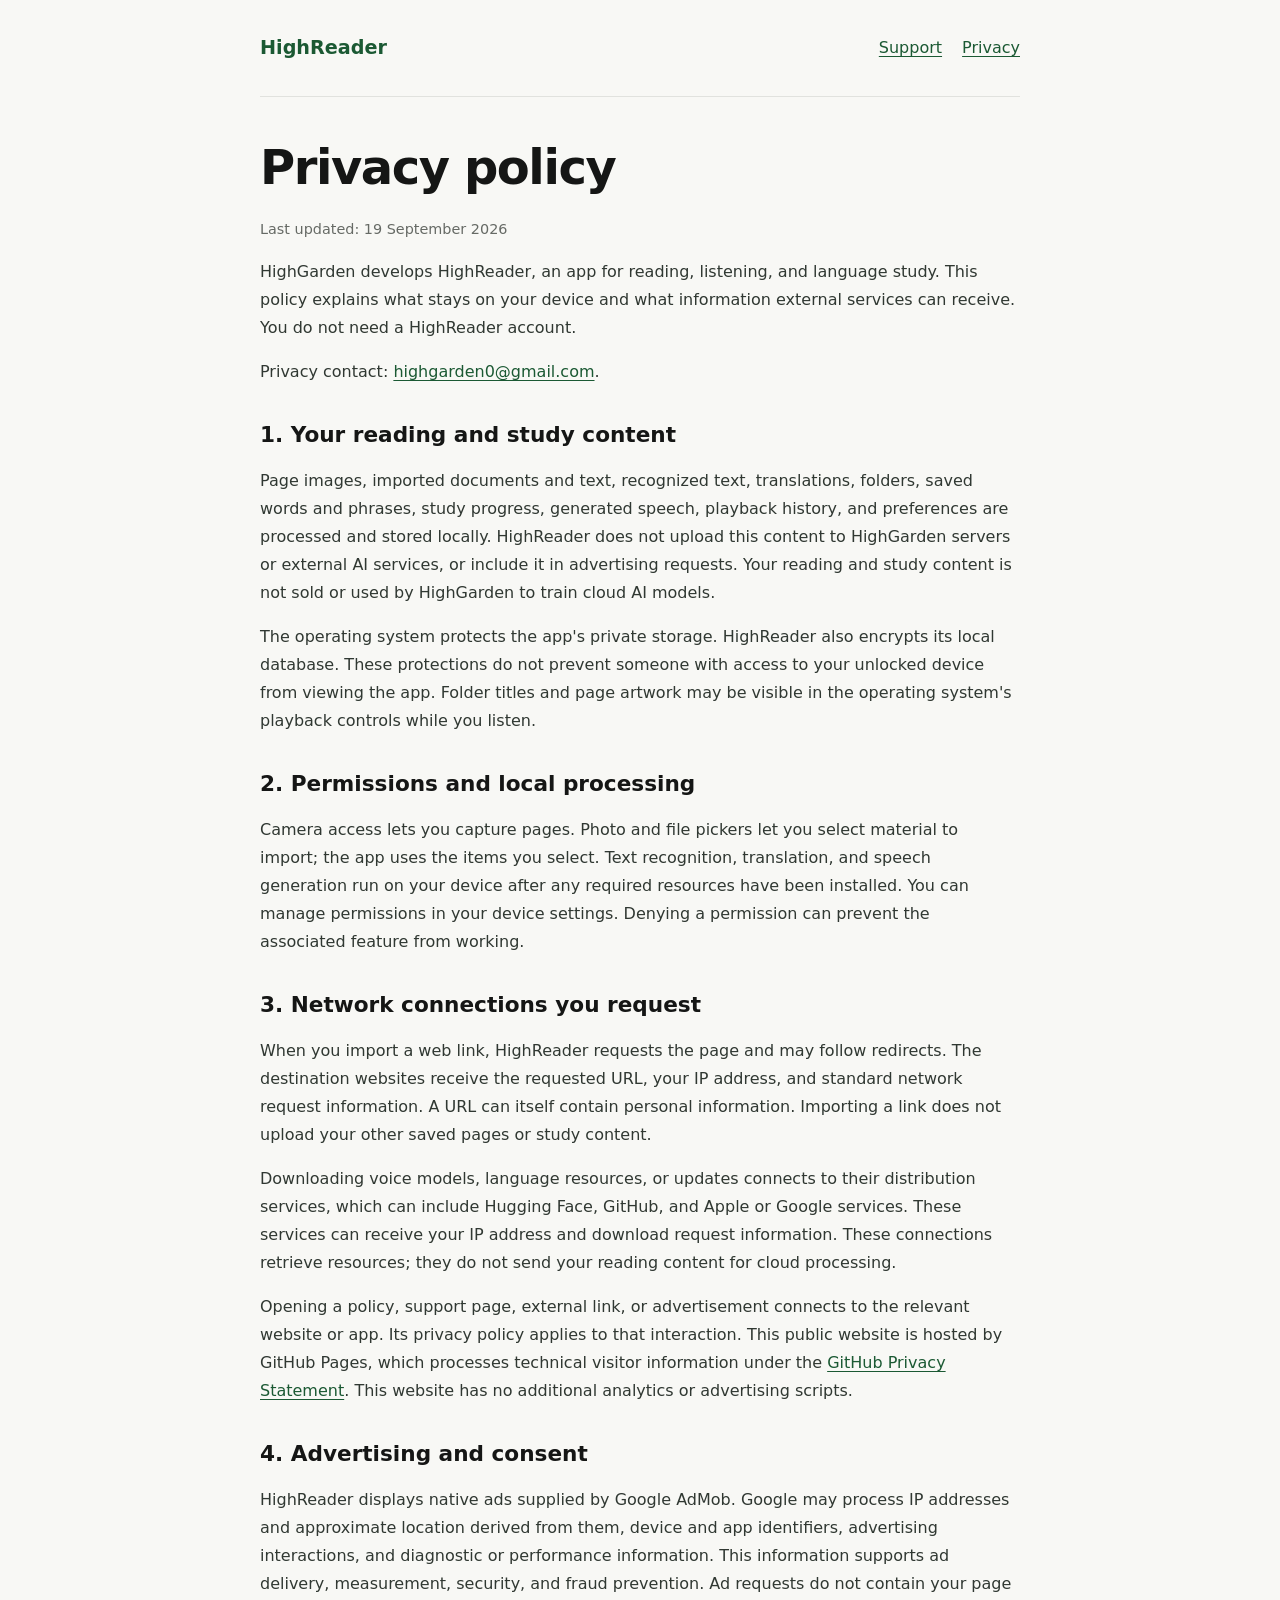
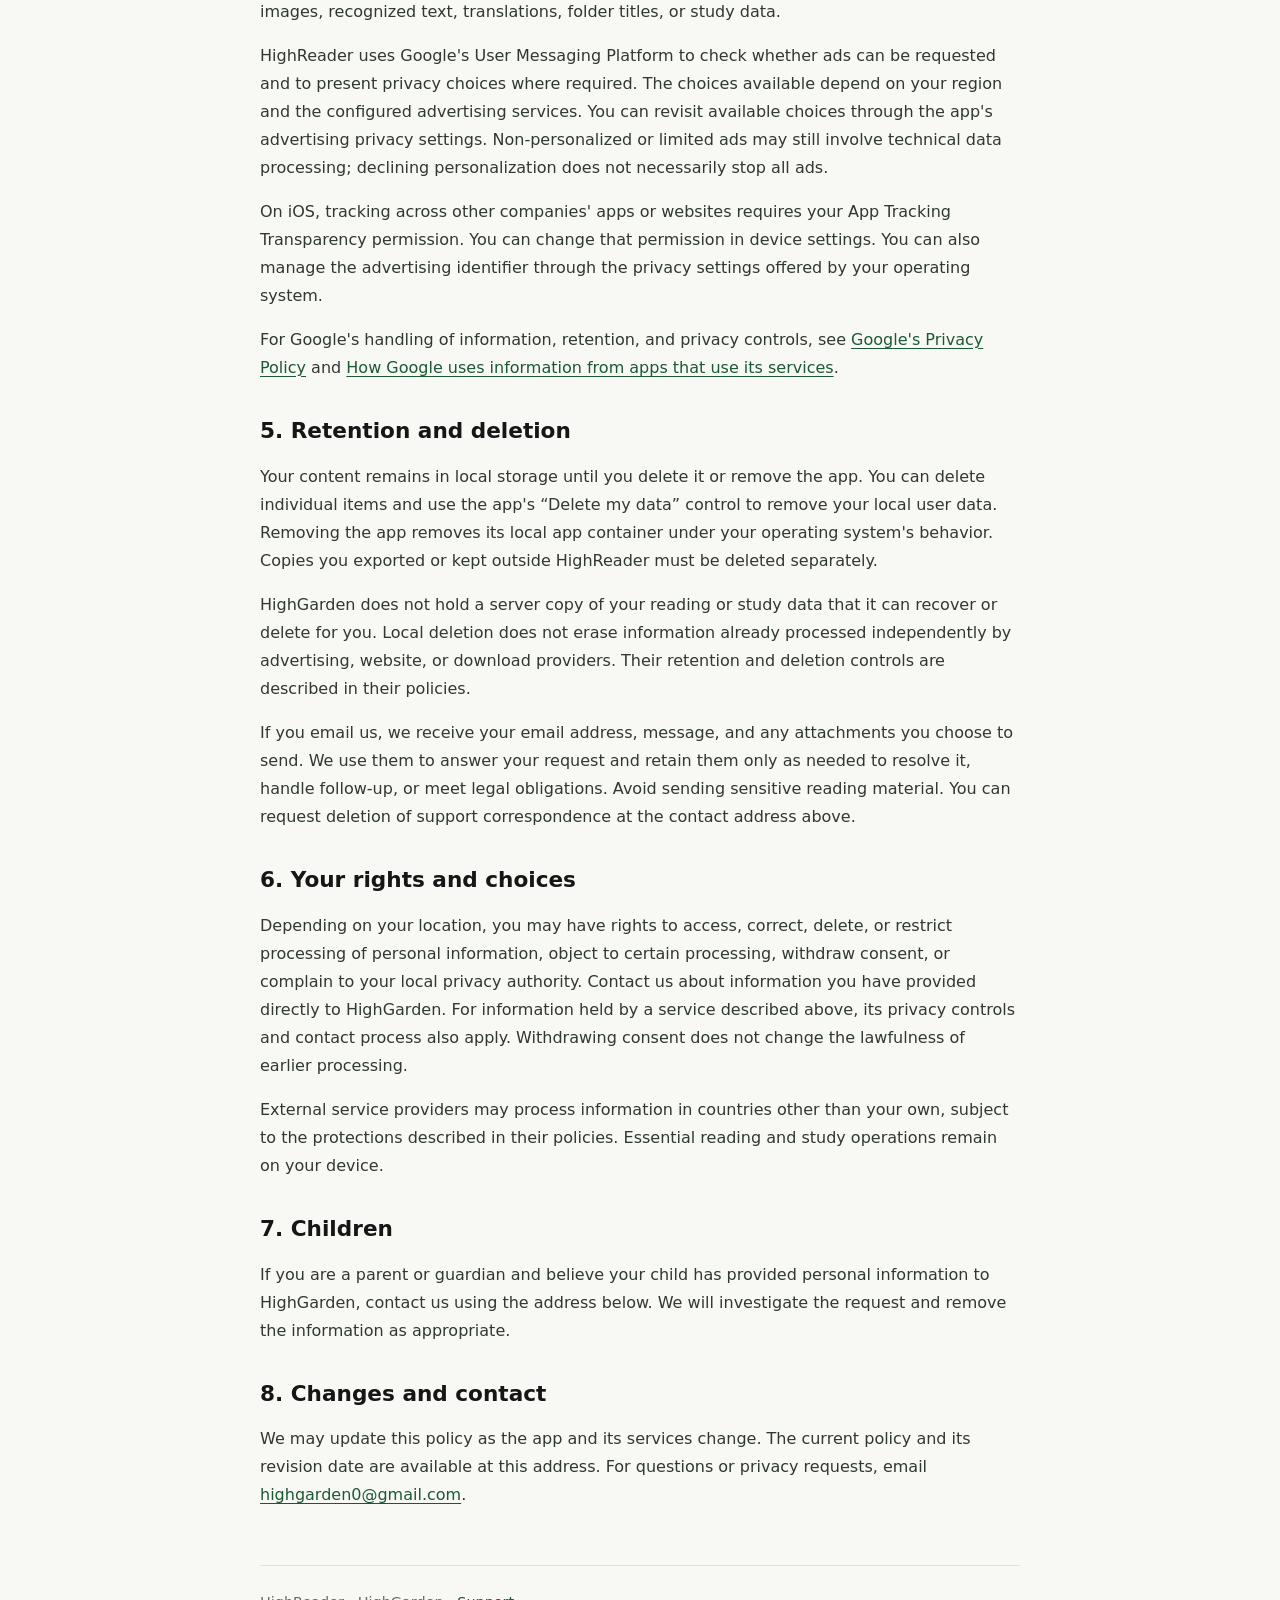
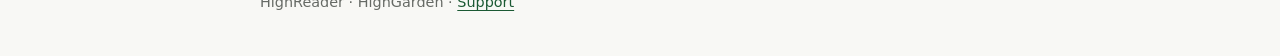
==== privacy.html @ 519a0b44 "Publish HighReader privacy and support site" ====
<!doctype html>
<html lang="en"><head><meta charset="utf-8"><meta name="viewport" content="width=device-width, initial-scale=1"><title>HighReader Privacy Policy</title><meta name="description" content="How HighReader handles local reading content, downloads, web imports, advertising, and your privacy choices."><link rel="canonical" href="https://highgarden.github.io/highreader-site/privacy.html"><link rel="stylesheet" href="./site.css"></head>
<body><a class="skip" href="#main">Skip to content</a><header><a class="brand" href="./index.html">HighReader</a><nav aria-label="Main navigation"><a href="./support.html">Support</a><a href="./privacy.html" aria-current="page">Privacy</a></nav></header>
<main id="main"><h1>Privacy policy</h1><p class="updated">Last updated: 19 September 2026</p><p>HighGarden develops HighReader, an app for reading, listening, and language study. This policy explains what stays on your device and what information external services can receive. You do not need a HighReader account.</p><p>Privacy contact: <a href="mailto:highgarden0@gmail.com">highgarden0@gmail.com</a>.</p>
<h2>1. Your reading and study content</h2><p>Page images, imported documents and text, recognized text, translations, folders, saved words and phrases, study progress, generated speech, playback history, and preferences are processed and stored locally. HighReader does not upload this content to HighGarden servers or external AI services, or include it in advertising requests. Your reading and study content is not sold or used by HighGarden to train cloud AI models.</p><p>The operating system protects the app's private storage. HighReader also encrypts its local database. These protections do not prevent someone with access to your unlocked device from viewing the app. Folder titles and page artwork may be visible in the operating system's playback controls while you listen.</p>
<h2>2. Permissions and local processing</h2><p>Camera access lets you capture pages. Photo and file pickers let you select material to import; the app uses the items you select. Text recognition, translation, and speech generation run on your device after any required resources have been installed. You can manage permissions in your device settings. Denying a permission can prevent the associated feature from working.</p>
<h2>3. Network connections you request</h2><p>When you import a web link, HighReader requests the page and may follow redirects. The destination websites receive the requested URL, your IP address, and standard network request information. A URL can itself contain personal information. Importing a link does not upload your other saved pages or study content.</p><p>Downloading voice models, language resources, or updates connects to their distribution services, which can include Hugging Face, GitHub, and Apple or Google services. These services can receive your IP address and download request information. These connections retrieve resources; they do not send your reading content for cloud processing.</p><p>Opening a policy, support page, external link, or advertisement connects to the relevant website or app. Its privacy policy applies to that interaction. This public website is hosted by GitHub Pages, which processes technical visitor information under the <a href="https://docs.github.com/en/site-policy/privacy-policies/github-general-privacy-statement">GitHub Privacy Statement</a>. This website has no additional analytics or advertising scripts.</p>
<h2>4. Advertising and consent</h2><p>HighReader displays native ads supplied by Google AdMob. Google may process IP addresses and approximate location derived from them, device and app identifiers, advertising interactions, and diagnostic or performance information. This information supports ad delivery, measurement, security, and fraud prevention. Ad requests do not contain your page images, recognized text, translations, folder titles, or study data.</p><p>HighReader uses Google's User Messaging Platform to check whether ads can be requested and to present privacy choices where required. The choices available depend on your region and the configured advertising services. You can revisit available choices through the app's advertising privacy settings. Non-personalized or limited ads may still involve technical data processing; declining personalization does not necessarily stop all ads.</p><p>On iOS, tracking across other companies' apps or websites requires your App Tracking Transparency permission. You can change that permission in device settings. You can also manage the advertising identifier through the privacy settings offered by your operating system.</p><p>For Google's handling of information, retention, and privacy controls, see <a href="https://policies.google.com/privacy">Google's Privacy Policy</a> and <a href="https://policies.google.com/technologies/partner-sites">How Google uses information from apps that use its services</a>.</p>
<h2>5. Retention and deletion</h2><p>Your content remains in local storage until you delete it or remove the app. You can delete individual items and use the app's “Delete my data” control to remove your local user data. Removing the app removes its local app container under your operating system's behavior. Copies you exported or kept outside HighReader must be deleted separately.</p><p>HighGarden does not hold a server copy of your reading or study data that it can recover or delete for you. Local deletion does not erase information already processed independently by advertising, website, or download providers. Their retention and deletion controls are described in their policies.</p><p>If you email us, we receive your email address, message, and any attachments you choose to send. We use them to answer your request and retain them only as needed to resolve it, handle follow-up, or meet legal obligations. Avoid sending sensitive reading material. You can request deletion of support correspondence at the contact address above.</p>
<h2>6. Your rights and choices</h2><p>Depending on your location, you may have rights to access, correct, delete, or restrict processing of personal information, object to certain processing, withdraw consent, or complain to your local privacy authority. Contact us about information you have provided directly to HighGarden. For information held by a service described above, its privacy controls and contact process also apply. Withdrawing consent does not change the lawfulness of earlier processing.</p><p>External service providers may process information in countries other than your own, subject to the protections described in their policies. Essential reading and study operations remain on your device.</p>
<h2>7. Children</h2><p>If you are a parent or guardian and believe your child has provided personal information to HighGarden, contact us using the address below. We will investigate the request and remove the information as appropriate.</p>
<h2>8. Changes and contact</h2><p>We may update this policy as the app and its services change. The current policy and its revision date are available at this address. For questions or privacy requests, email <a href="mailto:highgarden0@gmail.com">highgarden0@gmail.com</a>.</p></main><footer>HighReader · HighGarden · <a href="./support.html">Support</a></footer></body></html>
---- site.css ----
:root { color-scheme: light dark; --canvas:#f8f8f5; --surface:#fff; --ink:#151615; --body:#303832; --secondary:#666a65; --primary:#1b5933; --border:#e1e2de; --radius:8px; }
* { box-sizing:border-box; }
body { margin:0; background:var(--canvas); color:var(--body); font:1rem/1.75 system-ui,-apple-system,BlinkMacSystemFont,"Segoe UI",sans-serif; }
header,main,footer { width:min(100% - 40px,760px); margin-inline:auto; }
header { padding-block:24px; border-bottom:1px solid var(--border); display:flex; flex-wrap:wrap; gap:16px; justify-content:space-between; align-items:center; }
nav { display:flex; gap:20px; flex-wrap:wrap; }
a { color:var(--primary); text-underline-offset:3px; }
nav a { display:inline-block; padding-block:10px; }
a:focus-visible { outline:3px solid var(--primary); outline-offset:4px; border-radius:var(--radius); }
.brand { font-weight:750; text-decoration:none; font-size:1.2rem; }
main { padding-block:40px; overflow-wrap:anywhere; }
h1,h2 { color:var(--ink); line-height:1.25; }
h1 { font-size:clamp(2rem,6vw,3rem); letter-spacing:-.03em; margin-block:0 20px; }
h2 { font-size:1.35rem; margin-top:36px; }
p,ul { margin-block:16px; }
li { margin-block:8px; }
.updated,footer { color:var(--secondary); font-size:.9rem; }
.notice { padding:20px; border:1px solid var(--border); border-radius:var(--radius); background:var(--surface); }
footer { padding-block:24px 40px; border-top:1px solid var(--border); }
.skip { position:absolute; top:-100px; left:20px; background:var(--surface); padding:12px; }
.skip:focus { top:10px; }
@media(prefers-color-scheme:dark) { :root { --canvas:#111211; --surface:#1b1d1b; --ink:#f2f4f0; --body:#dde3dc; --secondary:#afb8ad; --primary:#91c29c; --border:#384038; } }
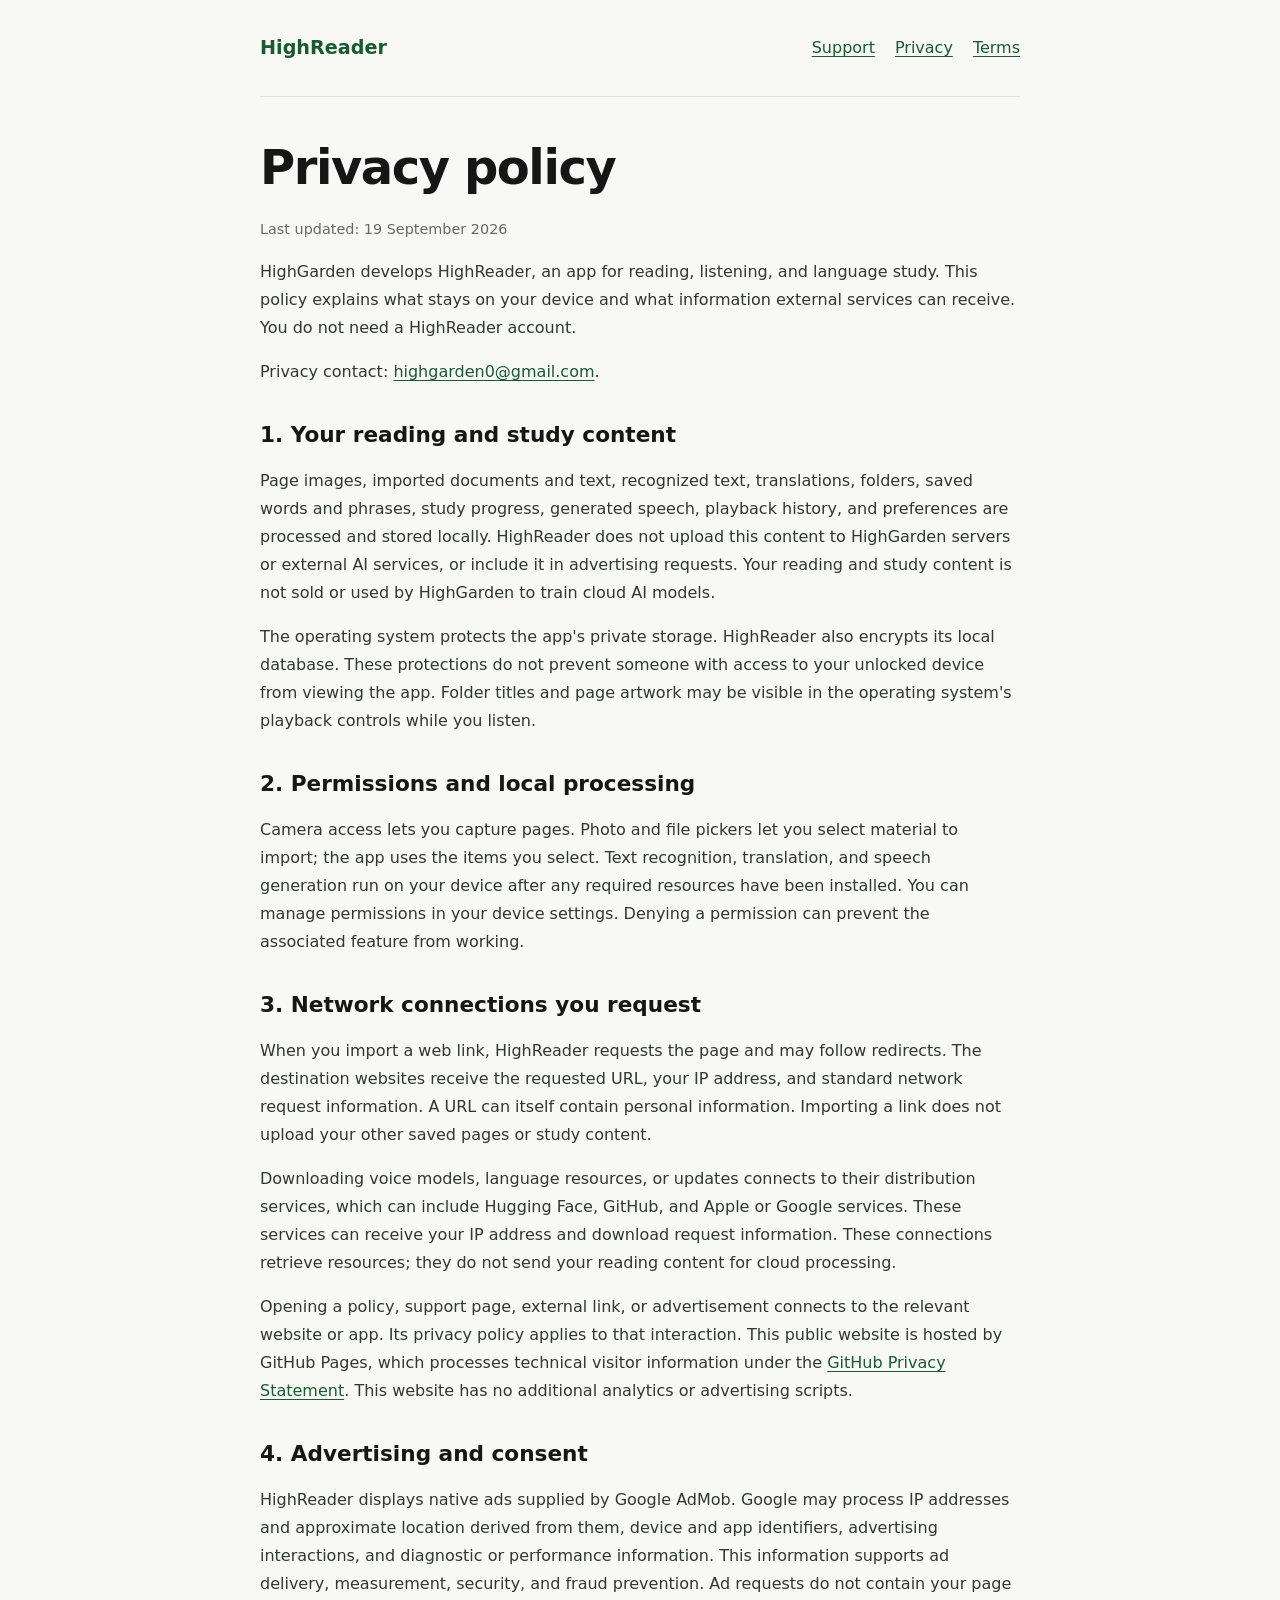
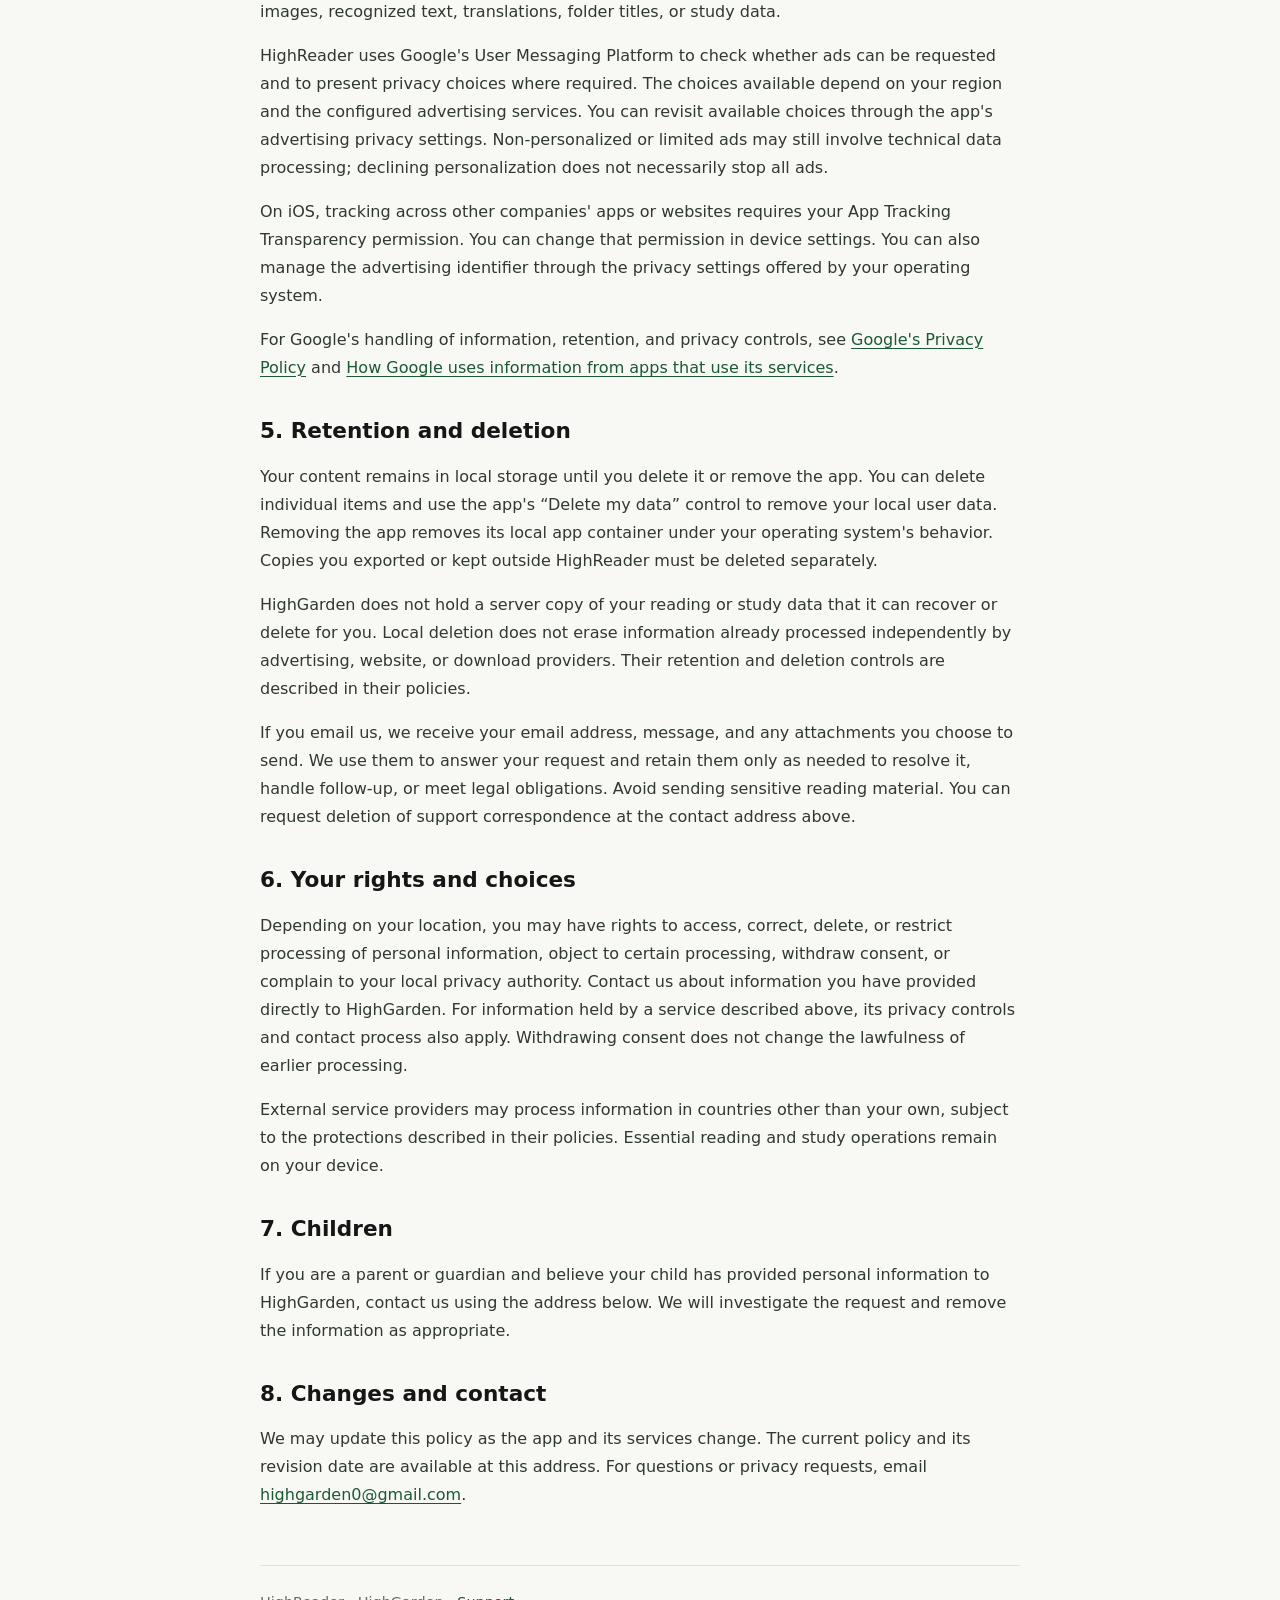
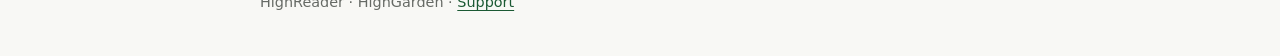
==== commit c5eecce0: "Publish HighReader privacy and support site" ====
--- a/privacy.html
+++ b/privacy.html
@@ -1,6 +1,6 @@
 <!doctype html>
-<html lang="en"><head><meta charset="utf-8"><meta name="viewport" content="width=device-width, initial-scale=1"><title>HighReader Privacy Policy</title><meta name="description" content="How HighReader handles local reading content, downloads, web imports, advertising, and your privacy choices."><link rel="canonical" href="https://highgarden.github.io/highreader-site/privacy.html"><link rel="stylesheet" href="./site.css"></head>
-<body><a class="skip" href="#main">Skip to content</a><header><a class="brand" href="./index.html">HighReader</a><nav aria-label="Main navigation"><a href="./support.html">Support</a><a href="./privacy.html" aria-current="page">Privacy</a></nav></header>
+<html lang="en"><head><meta charset="utf-8"><meta name="viewport" content="width=device-width, initial-scale=1"><title>HighReader Privacy Policy</title><meta name="description" content="How HighReader handles local reading content, downloads, web imports, advertising, and your privacy choices."><link rel="canonical" href="https://highreader.highgarden.app/privacy.html"><link rel="stylesheet" href="./site.css"></head>
+<body><a class="skip" href="#main">Skip to content</a><header><a class="brand" href="./index.html">HighReader</a><nav aria-label="Main navigation"><a href="./support.html">Support</a><a href="./privacy.html" aria-current="page">Privacy</a><a href="./terms.html">Terms</a></nav></header>
 <main id="main"><h1>Privacy policy</h1><p class="updated">Last updated: 19 September 2026</p><p>HighGarden develops HighReader, an app for reading, listening, and language study. This policy explains what stays on your device and what information external services can receive. You do not need a HighReader account.</p><p>Privacy contact: <a href="mailto:highgarden0@gmail.com">highgarden0@gmail.com</a>.</p>
 <h2>1. Your reading and study content</h2><p>Page images, imported documents and text, recognized text, translations, folders, saved words and phrases, study progress, generated speech, playback history, and preferences are processed and stored locally. HighReader does not upload this content to HighGarden servers or external AI services, or include it in advertising requests. Your reading and study content is not sold or used by HighGarden to train cloud AI models.</p><p>The operating system protects the app's private storage. HighReader also encrypts its local database. These protections do not prevent someone with access to your unlocked device from viewing the app. Folder titles and page artwork may be visible in the operating system's playback controls while you listen.</p>
 <h2>2. Permissions and local processing</h2><p>Camera access lets you capture pages. Photo and file pickers let you select material to import; the app uses the items you select. Text recognition, translation, and speech generation run on your device after any required resources have been installed. You can manage permissions in your device settings. Denying a permission can prevent the associated feature from working.</p>
